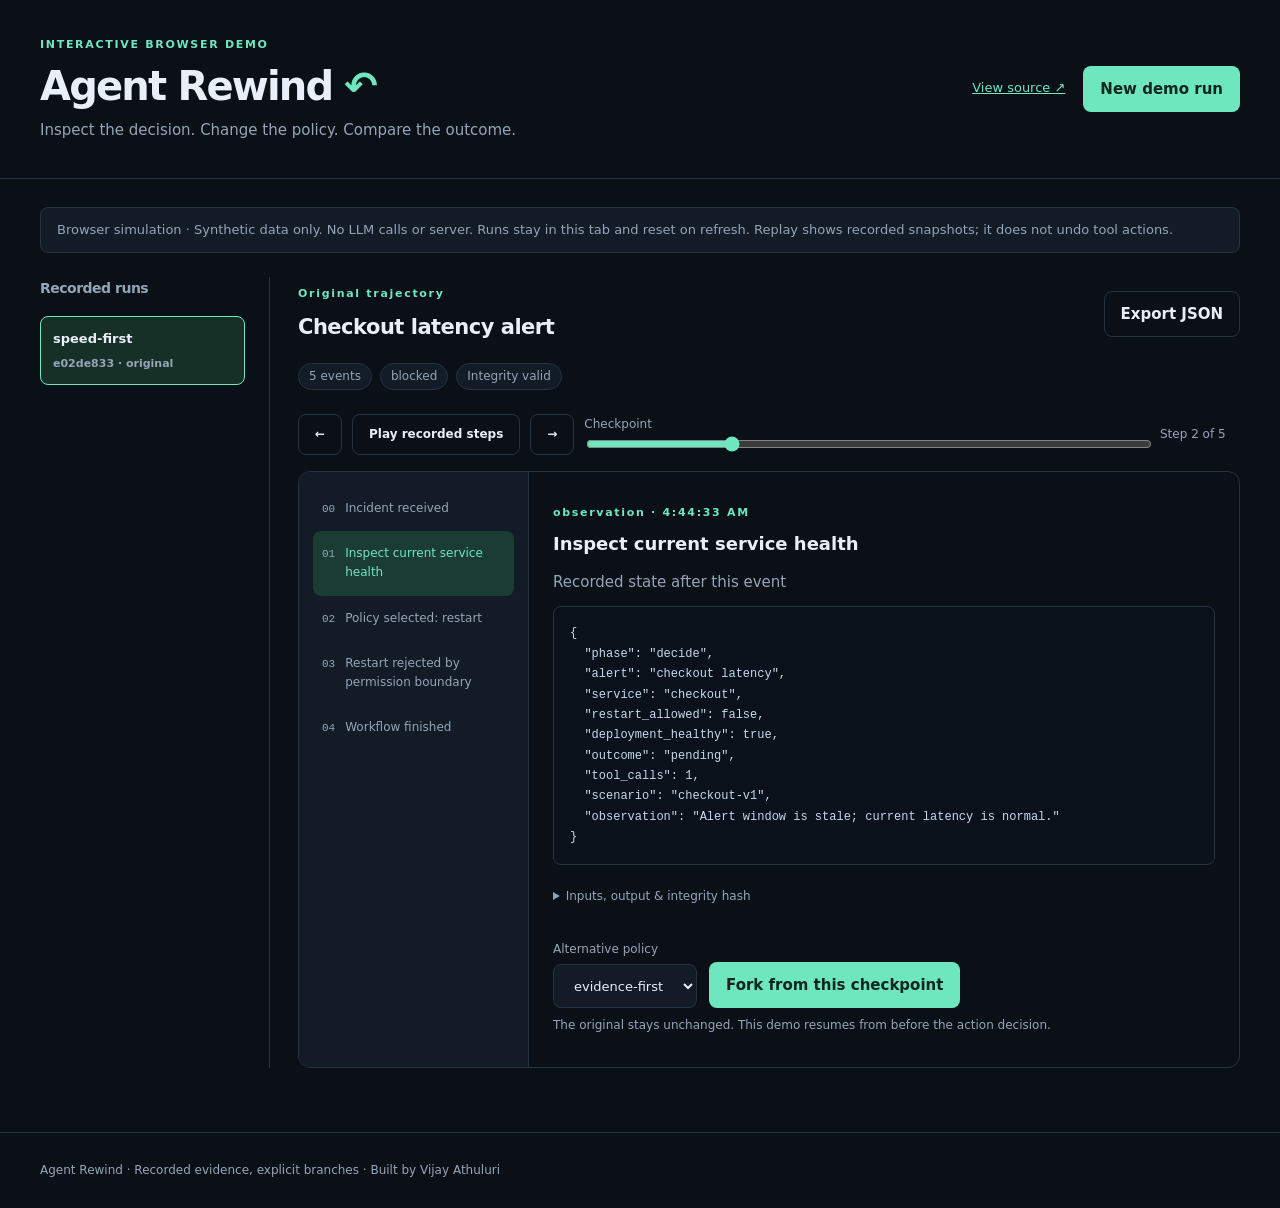
==== demo/index.html @ 31310e15 "Add public browser demo with timeline playback and policy forks" ====
<!doctype html>
<html lang="en"><head><meta charset="utf-8"><meta name="viewport" content="width=device-width,initial-scale=1"><title>Agent Rewind · Trajectory debugger</title><link rel="stylesheet" href="./style.css"></head>
<body><header><div><p class="eyebrow">INTERACTIVE BROWSER DEMO</p><h1>Agent Rewind<span>↶</span></h1><p>Inspect the decision. Change the policy. Compare the outcome.</p></div><div class="header-actions"><a href="https://github.com/vathuluri/agent-rewind" target="_blank" rel="noopener noreferrer">View source ↗</a><button id="demo">New demo run</button></div></header>
<main><p class="notice">Browser simulation · Synthetic data only. No LLM calls or server. Runs stay in this tab and reset on refresh. Replay shows recorded snapshots; it does not undo tool actions.</p><p id="message" role="status" aria-live="polite"></p>
<div class="workspace"><aside><h2>Recorded runs</h2><div id="runs"></div></aside><section><div id="empty" class="empty"><h2>One incident. Two decisions.</h2><p>A speed-first agent tries to restart a healthy service. Rewind to its health check and fork with an evidence-first policy.</p><ol><li>Run the incident demo.</li><li>Select “Inspect current service health.”</li><li>Fork with the other policy and compare.</li></ol></div><div id="detail" hidden><div class="run-heading"><div><p id="lineage" class="eyebrow"></p><h2 id="run-name"></h2></div><button id="export" class="secondary">Export JSON</button></div><div id="summary" class="summary"></div><div class="playback"><button id="previous" class="secondary" aria-label="Previous step">←</button><button id="play" class="secondary">Play recorded steps</button><button id="next" class="secondary" aria-label="Next step">→</button><label class="scrub-label">Checkpoint<input id="scrub" type="range" min="0" max="4" value="0"></label><span id="step-count" class="muted"></span></div><div class="inspector"><nav aria-label="Recorded events" id="timeline"></nav><article><p id="event-kind" class="eyebrow"></p><h3 id="event-name"></h3><p class="muted">Recorded state after this event</p><pre id="state"></pre><details><summary>Inputs, output & integrity hash</summary><pre id="io"></pre></details><div class="fork-controls"><label>Alternative policy<select id="policy"><option>evidence-first</option><option>speed-first</option></select></label><button id="fork">Fork from this checkpoint</button></div><p id="fork-help" class="muted"></p></article></div><section id="comparison" hidden><h2>Branch comparison</h2><p id="shared"></p><div id="comparison-cards"></div></section></div></section></div></main><footer>Agent Rewind · Recorded evidence, explicit branches · Built by Vijay Athuluri</footer><script src="./demo-runtime.js" defer></script><script src="./app.js" defer></script></body></html>
---- demo/style.css ----
:root{color-scheme:dark;--bg:#0b1017;--panel:#121b26;--line:#263343;--muted:#94a5b9;--text:#e8eff8;--accent:#6ee7bf}*{box-sizing:border-box}body{margin:0;background:var(--bg);color:var(--text);font:15px/1.6 system-ui,sans-serif}header,main,footer{max-width:1440px;margin:auto;padding:28px 40px}header{display:flex;justify-content:space-between;align-items:center;border-bottom:1px solid var(--line);gap:24px}h1{font-size:40px;letter-spacing:-1.8px;line-height:1.2;margin:4px 0}h1 span{color:var(--accent);margin-left:12px}h2{font-size:21px;letter-spacing:-.5px;margin:0 0 16px}h3{font-size:18px;margin:6px 0 12px}p{margin:8px 0}.eyebrow{font-size:11px;letter-spacing:1.7px;font-weight:700;color:var(--accent)}header>div>p:last-child,.muted{color:var(--muted)}button,select{font:inherit;cursor:pointer;border:1px solid var(--line);border-radius:8px;background:var(--panel);color:var(--text);padding:10px 16px;min-height:44px}button{background:var(--accent);color:#10261f;font-weight:650;border-color:transparent}button:disabled{opacity:.45;cursor:not-allowed}button:hover:not(:disabled){filter:brightness(1.1)}button:focus-visible,select:focus-visible,summary:focus-visible{outline:2px solid var(--accent);outline-offset:3px}.secondary{background:transparent;border-color:var(--line);color:var(--text)}.notice{color:var(--muted);font-size:13px;padding:12px 16px;background:var(--panel);border:1px solid var(--line);border-radius:8px;margin:0 0 24px}#message:not(:empty){color:#f7bd87}.workspace{display:grid;grid-template-columns:230px minmax(0,1fr);gap:28px}aside{border-right:1px solid var(--line);padding-right:24px}aside h2{font-size:14px;color:var(--muted)}.run-card{display:block;text-align:left;width:100%;background:transparent;color:var(--text);border:1px solid var(--line);margin-bottom:10px;font-size:13px;padding:12px}.run-card span{display:block;color:var(--muted);font-size:11px;margin-top:5px}.run-card[aria-pressed=true]{border-color:var(--accent);background:#163028}.empty{padding:50px;max-width:640px;color:var(--muted)}.empty h2{color:var(--text);font-size:28px}.empty li{padding:6px}.run-heading{display:flex;align-items:center;justify-content:space-between;gap:16px}.run-heading h2{margin-bottom:6px}.summary{display:flex;gap:8px;flex-wrap:wrap;margin:12px 0 24px}.pill{background:var(--panel);border:1px solid var(--line);border-radius:40px;padding:3px 10px;font-size:12px;color:var(--muted)}.inspector{display:grid;grid-template-columns:230px minmax(0,1fr);border:1px solid var(--line);border-radius:12px;overflow:hidden;min-height:480px}#timeline{background:var(--panel);padding:14px;border-right:1px solid var(--line)}.event{display:flex;gap:10px;align-items:baseline;background:none;color:var(--muted);text-align:left;padding:12px 8px;font-size:12px;width:100%;font-weight:400}.event[aria-current=true]{background:#1b3c33;color:var(--accent)}.event-number{font:11px ui-monospace,monospace;color:var(--muted)}.inspector>article{padding:24px;min-width:0}pre{font:12px/1.7 ui-monospace,Consolas,monospace;white-space:pre-wrap;overflow-wrap:anywhere;background:#0a111b;border:1px solid var(--line);border-radius:8px;padding:16px;color:#c4d9e9}summary{cursor:pointer;color:var(--muted);font-size:12px;padding:10px 0}.fork-controls{display:flex;gap:12px;align-items:end;margin-top:24px;flex-wrap:wrap}label{font-size:12px;color:var(--muted)}select{display:block;margin-top:5px;font-size:13px}.fork-controls+ p{font-size:12px}#comparison{margin-top:28px}#comparison-cards{display:grid;grid-template-columns:1fr 1fr;gap:16px}.compare-card{border:1px solid var(--line);background:var(--panel);border-radius:10px;padding:20px}.compare-card p{font-size:13px}.outcome{display:inline-block;padding:2px 10px;border-radius:20px;background:#423126;color:#ffd6a7}.outcome.resolved{background:#173a2e;color:var(--accent)}footer{font-size:12px;color:var(--muted);border-top:1px solid var(--line);margin-top:36px}[hidden]{display:none!important}@media(max-width:900px){header,main,footer{padding:22px}.workspace{grid-template-columns:1fr}aside{border:0;padding:0}#runs{display:flex;gap:10px;overflow-x:auto}.run-card{min-width:190px}.inspector{grid-template-columns:1fr}#timeline{display:flex;overflow-x:auto;border-right:0;border-bottom:1px solid var(--line)}.event{min-width:165px}.inspector>article{padding:18px}header{align-items:start}h1{font-size:31px}header>button{font-size:12px}#comparison-cards{grid-template-columns:1fr}.empty{padding:20px 0}.run-heading{align-items:start}.run-heading button{font-size:12px}}

.workspace>*{min-width:0}.inspector>*{min-width:0}

.header-actions{display:flex;align-items:center;gap:18px}.header-actions a{color:var(--accent);font-size:13px;white-space:nowrap}.playback{display:flex;align-items:center;gap:10px;flex-wrap:wrap;margin:16px 0}.playback button{min-height:40px;font-size:12px}.scrub-label{flex:1;min-width:160px}.scrub-label input{display:block;width:100%;accent-color:var(--accent)}#step-count{font-size:12px;min-width:80px}@media(max-width:600px){.header-actions{align-items:end;flex-direction:column;gap:10px}.header-actions button{font-size:12px}.playback{gap:8px}.scrub-label{flex-basis:100%;order:2}.playback #step-count{margin-left:auto}}
.header-actions button,.run-heading>.secondary{white-space:nowrap}@media(max-width:600px){header{flex-direction:column;align-items:stretch}.header-actions{flex-direction:row;align-items:center;justify-content:space-between}}
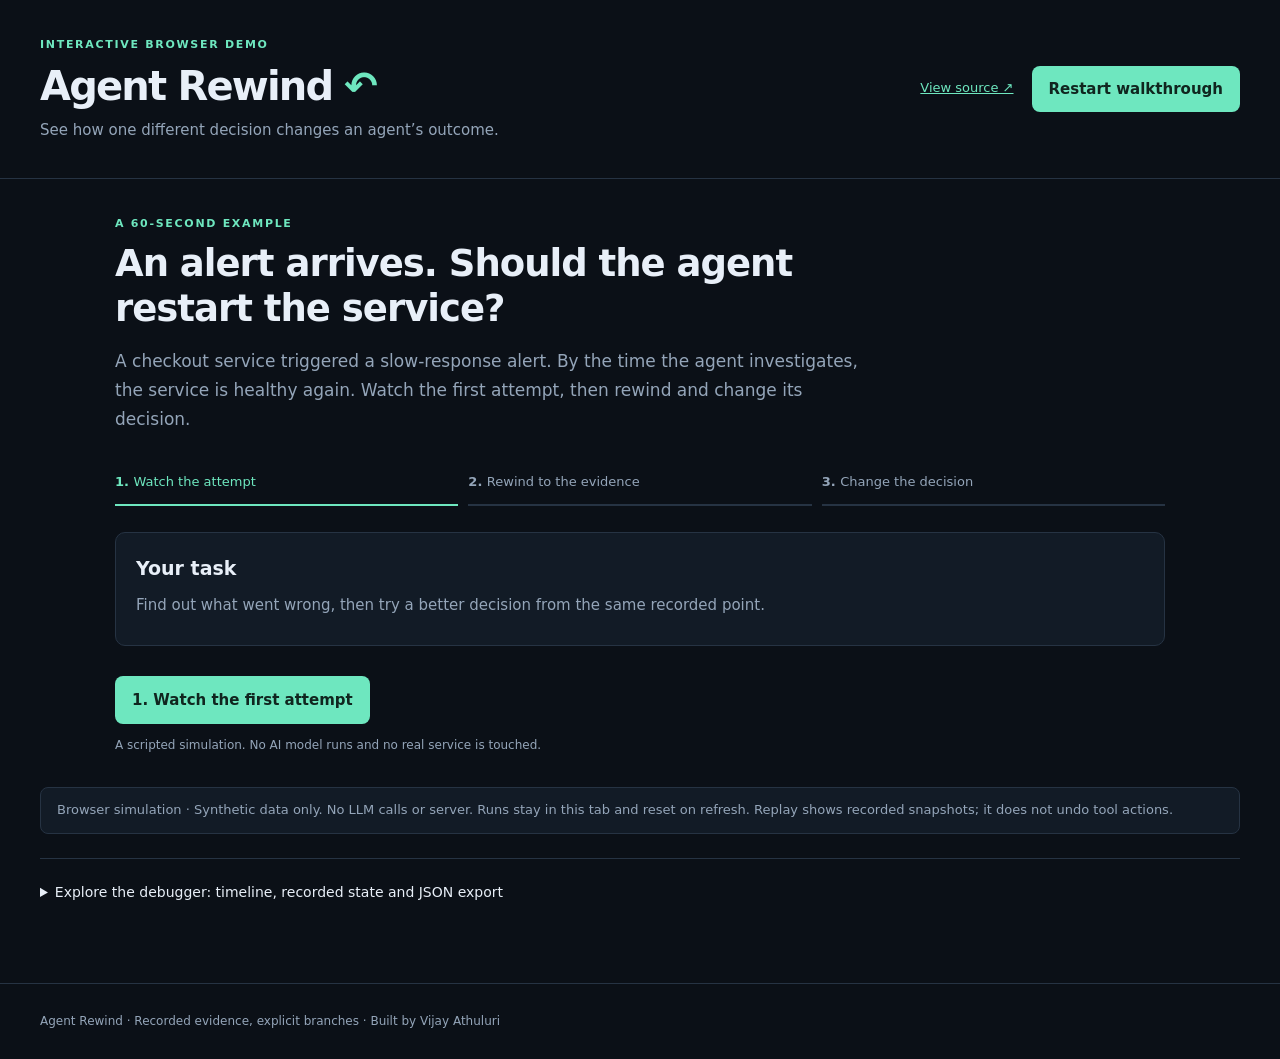
==== commit 60edf187: "Explain Agent Rewind through a guided three-step walkthrough" ====
--- a/demo/index.html
+++ b/demo/index.html
@@ -1,5 +1,5 @@
 <!doctype html>
 <html lang="en"><head><meta charset="utf-8"><meta name="viewport" content="width=device-width,initial-scale=1"><title>Agent Rewind · Trajectory debugger</title><link rel="stylesheet" href="./style.css"></head>
-<body><header><div><p class="eyebrow">INTERACTIVE BROWSER DEMO</p><h1>Agent Rewind<span>↶</span></h1><p>Inspect the decision. Change the policy. Compare the outcome.</p></div><div class="header-actions"><a href="https://github.com/vathuluri/agent-rewind" target="_blank" rel="noopener noreferrer">View source ↗</a><button id="demo">New demo run</button></div></header>
-<main><p class="notice">Browser simulation · Synthetic data only. No LLM calls or server. Runs stay in this tab and reset on refresh. Replay shows recorded snapshots; it does not undo tool actions.</p><p id="message" role="status" aria-live="polite"></p>
-<div class="workspace"><aside><h2>Recorded runs</h2><div id="runs"></div></aside><section><div id="empty" class="empty"><h2>One incident. Two decisions.</h2><p>A speed-first agent tries to restart a healthy service. Rewind to its health check and fork with an evidence-first policy.</p><ol><li>Run the incident demo.</li><li>Select “Inspect current service health.”</li><li>Fork with the other policy and compare.</li></ol></div><div id="detail" hidden><div class="run-heading"><div><p id="lineage" class="eyebrow"></p><h2 id="run-name"></h2></div><button id="export" class="secondary">Export JSON</button></div><div id="summary" class="summary"></div><div class="playback"><button id="previous" class="secondary" aria-label="Previous step">←</button><button id="play" class="secondary">Play recorded steps</button><button id="next" class="secondary" aria-label="Next step">→</button><label class="scrub-label">Checkpoint<input id="scrub" type="range" min="0" max="4" value="0"></label><span id="step-count" class="muted"></span></div><div class="inspector"><nav aria-label="Recorded events" id="timeline"></nav><article><p id="event-kind" class="eyebrow"></p><h3 id="event-name"></h3><p class="muted">Recorded state after this event</p><pre id="state"></pre><details><summary>Inputs, output & integrity hash</summary><pre id="io"></pre></details><div class="fork-controls"><label>Alternative policy<select id="policy"><option>evidence-first</option><option>speed-first</option></select></label><button id="fork">Fork from this checkpoint</button></div><p id="fork-help" class="muted"></p></article></div><section id="comparison" hidden><h2>Branch comparison</h2><p id="shared"></p><div id="comparison-cards"></div></section></div></section></div></main><footer>Agent Rewind · Recorded evidence, explicit branches · Built by Vijay Athuluri</footer><script src="./demo-runtime.js" defer></script><script src="./app.js" defer></script></body></html>
+<body><header><div><p class="eyebrow">INTERACTIVE BROWSER DEMO</p><h1>Agent Rewind<span>↶</span></h1><p>See how one different decision changes an agent’s outcome.</p></div><div class="header-actions"><a href="https://github.com/vathuluri/agent-rewind" target="_blank" rel="noopener noreferrer">View source ↗</a><button id="demo">Restart walkthrough</button></div></header>
+<main><section class="walkthrough" aria-labelledby="walkthrough-title"><p class="eyebrow">A 60-SECOND EXAMPLE</p><h2 id="walkthrough-title">An alert arrives. Should the agent restart the service?</h2><p class="story-intro">A checkout service triggered a slow-response alert. By the time the agent investigates, the service is healthy again. Watch the first attempt, then rewind and change its decision.</p><ol class="guide-progress"><li id="progress-1">Watch the attempt</li><li id="progress-2">Rewind to the evidence</li><li id="progress-3">Change the decision</li></ol><div id="guide-content" aria-live="polite"></div><button id="guide-next">1. Watch the first attempt</button><p class="guide-caption">A scripted simulation. No AI model runs and no real service is touched.</p></section><p class="notice">Browser simulation · Synthetic data only. No LLM calls or server. Runs stay in this tab and reset on refresh. Replay shows recorded snapshots; it does not undo tool actions.</p><p id="message" role="status" aria-live="polite"></p>
+<details id="advanced" class="advanced"><summary>Explore the debugger: timeline, recorded state and JSON export</summary><div class="workspace"><aside><h2>Recorded runs</h2><div id="runs"></div></aside><section><div id="empty" class="empty"><h2>One incident. Two decisions.</h2><p>A speed-first agent tries to restart a healthy service. Rewind to its health check and fork with an evidence-first policy.</p><ol><li>Run the incident demo.</li><li>Select “Inspect current service health.”</li><li>Fork with the other policy and compare.</li></ol></div><div id="detail" hidden><div class="run-heading"><div><p id="lineage" class="eyebrow"></p><h2 id="run-name"></h2></div><button id="export" class="secondary">Export JSON</button></div><div id="summary" class="summary"></div><div class="playback"><button id="previous" class="secondary" aria-label="Previous step">←</button><button id="play" class="secondary">Play recorded steps</button><button id="next" class="secondary" aria-label="Next step">→</button><label class="scrub-label">Checkpoint<input id="scrub" type="range" min="0" max="4" value="0"></label><span id="step-count" class="muted"></span></div><div class="inspector"><nav aria-label="Recorded events" id="timeline"></nav><article><p id="event-kind" class="eyebrow"></p><h3 id="event-name"></h3><p class="muted">Recorded state after this event</p><pre id="state"></pre><details><summary>Inputs, output & integrity hash</summary><pre id="io"></pre></details><div class="fork-controls"><label>Alternative policy<select id="policy"><option>evidence-first</option><option>speed-first</option></select></label><button id="fork">Fork from this checkpoint</button></div><p id="fork-help" class="muted"></p></article></div><section id="comparison" hidden><h2>Branch comparison</h2><p id="shared"></p><div id="comparison-cards"></div></section></div></section></div></details></main><footer>Agent Rewind · Recorded evidence, explicit branches · Built by Vijay Athuluri</footer><script src="./demo-runtime.js" defer></script><script src="./app.js" defer></script></body></html>
--- a/demo/style.css
+++ b/demo/style.css
@@ -5,3 +5,5 @@
 
 .header-actions{display:flex;align-items:center;gap:18px}.header-actions a{color:var(--accent);font-size:13px;white-space:nowrap}.playback{display:flex;align-items:center;gap:10px;flex-wrap:wrap;margin:16px 0}.playback button{min-height:40px;font-size:12px}.scrub-label{flex:1;min-width:160px}.scrub-label input{display:block;width:100%;accent-color:var(--accent)}#step-count{font-size:12px;min-width:80px}@media(max-width:600px){.header-actions{align-items:end;flex-direction:column;gap:10px}.header-actions button{font-size:12px}.playback{gap:8px}.scrub-label{flex-basis:100%;order:2}.playback #step-count{margin-left:auto}}
 .header-actions button,.run-heading>.secondary{white-space:nowrap}@media(max-width:600px){header{flex-direction:column;align-items:stretch}.header-actions{flex-direction:row;align-items:center;justify-content:space-between}}
+
+.walkthrough{max-width:1050px;margin:0 auto 32px}.walkthrough>h2{font-size:clamp(25px,3vw,37px);line-height:1.2;max-width:800px;letter-spacing:-1px;margin:10px 0 16px}.story-intro{font-size:17px;color:var(--muted);max-width:760px;line-height:1.7}.guide-progress{display:flex;gap:10px;padding:0;list-style:none;margin:26px 0;counter-reset:guide}.guide-progress li{flex:1;border-bottom:2px solid var(--line);padding:12px 0;color:var(--muted);font-size:13px;counter-increment:guide}.guide-progress li:before{content:counter(guide) '. ';font-weight:700}.guide-progress li[aria-current=true]{color:var(--accent);border-color:var(--accent)}.guide-panel{background:var(--panel);border:1px solid var(--line);border-radius:10px;padding:20px;margin:14px 0}.guide-panel h3{font-size:19px;margin:0 0 9px}.guide-panel p{color:var(--muted);font-size:15px}.guide-panel.blocked{border-left:3px solid #f2b77b}.guide-panel.resolved,.guide-panel.checkpoint{border-left:3px solid var(--accent)}#guide-next{margin-top:16px;min-height:48px}.guide-caption{color:var(--muted);font-size:12px;margin-top:12px}.guide-events{padding-left:22px;line-height:1.8;color:var(--muted)}.guide-events li{padding:6px 0}.guide-facts{display:grid;grid-template-columns:repeat(4,minmax(0,1fr));gap:12px;margin:18px 0}.guide-facts>div{padding:16px;background:var(--panel);border:1px solid var(--line);border-radius:8px}.guide-facts span{display:block;color:var(--muted);font-size:12px}.guide-facts strong{display:block;font-size:22px;margin-top:6px}.guide-outcomes{display:grid;grid-template-columns:1fr 1fr;gap:16px}.advanced{border-top:1px solid var(--line);padding-top:12px}.advanced>summary{font-size:14px;min-height:48px;color:var(--text)}.advanced[open]>summary{margin-bottom:18px}@media(max-width:650px){.guide-progress{gap:12px}.guide-progress li{font-size:11px;line-height:1.5}.guide-facts{grid-template-columns:1fr 1fr}.guide-facts strong{font-size:20px}.guide-outcomes{grid-template-columns:1fr;gap:0}.story-intro{font-size:15px}#guide-next{width:100%}.guide-panel{padding:16px}.guide-panel h3{font-size:17px}.guide-panel p{font-size:14px}}
